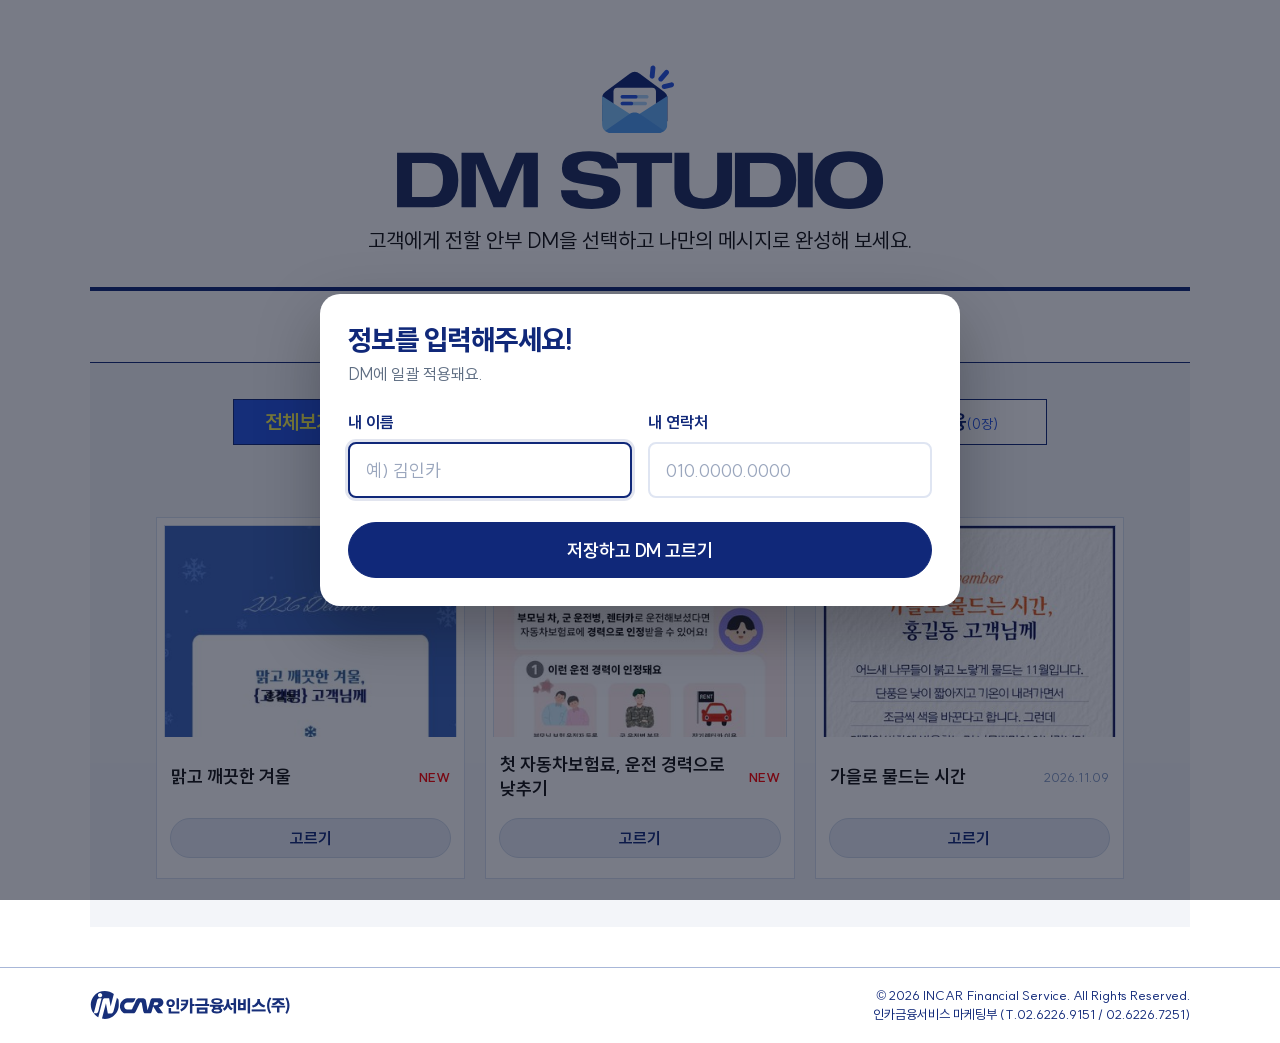
==== index.html @ 560e0b99 "관리자: 글자 위치 조정 단위 1px (Shift+↑↓ 10px), 크기 0.5 Co-Authored-By: Claude Opus 5.5 <noreply@anthropic.com>" ====
<!DOCTYPE html>
<html lang="ko">
<head>
<!-- Google Tag Manager -->
<script>(function(w,d,s,l,i){w[l]=w[l]||[];w[l].push({'gtm.start':
new Date().getTime(),event:'gtm.js'});var f=d.getElementsByTagName(s)[0],
j=d.createElement(s),dl=l!='dataLayer'?'&l='+l:'';j.async=true;j.src=
'https://www.googletagmanager.com/gtm.js?id='+i+dl;f.parentNode.insertBefore(j,f);
})(window,document,'script','dataLayer','GTM-NSV2ZG94');</script>
<!-- End Google Tag Manager -->
<meta charset="utf-8">
<meta name="viewport" content="width=device-width, initial-scale=1">
<title>고객 DM | 인카금융서비스</title>
<meta name="description" content="DM을 고르고 고객 이름만 넣으면, 고객에게 보낼 안부 DM이 완성돼요.">
<meta property="og:title" content="고객 DM | 인카금융서비스">
<meta property="og:description" content="DM을 고르고 고객 이름만 넣으면, 고객에게 보낼 안부 DM이 완성돼요.">
<link rel="preload" href="assets/fonts/SUIT-Bold.subset.woff2" as="font" type="font/woff2" crossorigin>
<link rel="stylesheet" href="assets/css/tokens.css?v=20261127d">
<link rel="stylesheet" href="assets/css/base.css?v=20261127d">
<link rel="stylesheet" href="assets/css/components.css?v=20261127d">
<link rel="stylesheet" href="assets/css/pages.css?v=20261127d">
<link rel="stylesheet" href="assets/css/cis-theme.css?v=20261127d">
<script type="module" src="assets/js/main.js?v=20261127d"></script>
</head>
<body>
<noscript><iframe src="https://www.googletagmanager.com/ns.html?id=GTM-NSV2ZG94" height="0" width="0" style="display:none;visibility:hidden"></iframe></noscript>
<header class="site-header">
  <div class="site-header__inner">
    <button type="button" class="brand" id="home-button" aria-label="고객 DM 처음 화면으로">
      <img src="assets/images/DM-Symbol.svg" alt="DM STUDIO">
    </button>
    <h1 class="site-header__title"><button type="button" id="home-title" aria-label="DM STUDIO 처음 화면으로"><img src="assets/images/DM-logo.svg" alt="DM STUDIO"></button></h1>
    <p class="site-header__description">고객에게 전할 안부 DM을 선택하고<br class="mobile-br"> 나만의 메시지로 완성해 보세요.</p>
  </div>
</header>
<main id="app" class="site-main"></main>
<footer class="site-footer">
  <div class="site-footer__inner">
    <img src="assets/images/footer-logo.svg" alt="인카금융서비스" width="200" height="30">
    <div class="site-footer__info">
      <p>© 2026 INCAR Financial Service. All Rights Reserved.</p>
      <p>인카금융서비스 마케팅부 (T.02.6226.9151 / 02.6226.7251)</p>
    </div>
  </div>
</footer>
<div id="layer"></div>
<div id="toast" class="toast" role="status" aria-live="polite" hidden></div>
</body>
</html>
---- assets/css/tokens.css ----
/* tokens.css — 브랜드 값은 여기서만 바꿉니다 (CIS STUDIO와 같은 톤앤매너) */
@font-face { font-family: "SUIT"; src: url("../fonts/SUIT-Regular.subset.woff2") format("woff2"); font-weight: 400 500; font-display: swap; }
@font-face { font-family: "SUIT"; src: url("../fonts/SUIT-Bold.subset.woff2") format("woff2"); font-weight: 600 700; font-display: swap; }
@font-face { font-family: "SUIT"; src: url("../fonts/SUIT-ExtraBold.subset.woff2") format("woff2"); font-weight: 800 900; font-display: swap; }
/* DM 글자용 (캔버스에 그릴 때 사용) */
@font-face { font-family: "buri"; src: url("../fonts/AritaBuriKR-Bold.subset.woff2") format("woff2"); font-display: swap; }
@font-face { font-family: "dotum"; src: url("../fonts/AritaDotumKR-Medium.subset.woff2") format("woff2"); font-display: swap; }

:root {
  /* 색 */
  --color-primary: #102879;        /* 남색: 누르는 것, 제목 */
  --color-primary-hover: #1c3a9e;
  --color-accent: #fff953;         /* 레몬: 꼭 봐야 할 곳에만 */
  --color-surface: #f2f6ff;        /* 연한 파랑 바탕 */
  --color-page: #fefeff;
  --color-white: #ffffff;
  --color-line: #a8b7d8;
  --color-line-soft: #dfe5f2;
  --color-text: #1d2440;
  --color-text-muted: #5e6d82;
  --color-placeholder: #9aa6bd;
  --color-disabled-bg: #e6e9f0;
  --color-disabled-text: #9aa3b5;
  --color-success: #157347;
  --color-success-bg: #e9f7ef;
  --color-success-line: #b7e3c8;
  --color-error: #c2410c;
  --color-new: #d9480f;
  --color-draft: #7c3aed;
  --color-mark: rgba(255, 214, 0, 0.45);
  --color-focus: #2463eb;
  --color-overlay: rgba(10, 16, 35, 0.55);

  /* 글꼴 */
  --font-sans: "SUIT", "Malgun Gothic", "Apple SD Gothic Neo", sans-serif;
  --text-xs: 13px;
  --text-sm: 15px;
  --text-md: 16px;
  --text-lg: 18px;
  --text-xl: 22px;
  --text-2xl: 28px;

  /* 간격 (8의 배수) */
  --space-1: 4px;
  --space-2: 8px;
  --space-3: 16px;
  --space-4: 24px;
  --space-5: 32px;
  --space-6: 40px;

  /* 모서리 */
  --radius-sm: 8px;
  --radius-md: 16px;
  --radius-lg: 24px;
  --radius-pill: 999px;

  /* 크기 */
  --control-sm: 40px;
  --control-md: 48px;
  --control-lg: 56px;
  --header-height: 64px;
  --content-width: 1100px;

  --shadow-card: 0 4px 18px rgba(16, 40, 121, 0.12);
  --shadow-modal: 0 24px 64px rgba(0, 0, 0, 0.28);
  --transition: 0.15s ease;
}

@media (max-width: 767px) {
  :root { --header-height: 56px; }
}
---- assets/css/base.css ----
/* base.css — 기본 글자 · 버튼 · 입력창 · 포커스 (모든 화면 공통) */
*, *::before, *::after { box-sizing: border-box; }
html, body { margin: 0; }
body {
  min-width: 320px;
  background: var(--color-page);
  color: var(--color-text);
  font-family: var(--font-sans);
  font-size: var(--text-md);
  line-height: 1.5;
  word-break: keep-all;
  -webkit-font-smoothing: antialiased;
}
body.is-locked { overflow: hidden; }
h1, h2, h3, p { margin: 0; }
h1, h2, h3 { color: var(--color-primary); line-height: 1.3; letter-spacing: -0.02em; }
button, input { font: inherit; color: inherit; }
button { cursor: pointer; }
img { max-width: 100%; }
body { caret-color: transparent; }
input, textarea, [contenteditable="true"] { caret-color: auto; }
[hidden] { display: none !important; }
:focus-visible { outline: 3px solid var(--color-focus); outline-offset: 2px; }

/* ----- 버튼: 모든 버튼이 같은 상태 규칙을 씁니다 ----- */
.btn {
  display: inline-flex; align-items: center; justify-content: center; gap: var(--space-2);
  min-height: var(--control-md); padding: 0 var(--space-4);
  border: 1.5px solid var(--color-primary); border-radius: var(--radius-pill);
  background: var(--color-white); color: var(--color-primary);
  font-size: var(--text-md); font-weight: 700; text-decoration: none;
  transition: background var(--transition), color var(--transition), transform var(--transition);
}
.btn:hover { background: var(--color-primary); color: var(--color-white); }
.btn:active { transform: scale(0.98); }
.btn:disabled, .btn[aria-disabled="true"] {
  border-color: var(--color-disabled-bg); background: var(--color-disabled-bg); color: var(--color-disabled-text);
  cursor: not-allowed; transform: none;
}
.btn[aria-busy="true"] { cursor: progress; background: var(--color-surface); color: var(--color-primary); border-color: var(--color-primary); }

.btn--primary { background: var(--color-primary); color: var(--color-white); }
.btn--primary:hover { background: var(--color-primary-hover); border-color: var(--color-primary-hover); }
.btn--outline { background: var(--color-white); }
.btn--dashed { border-style: dashed; border-width: 2px; border-radius: var(--radius-md); font-weight: 800; }
.btn--sm { min-height: var(--control-sm); padding: 0 var(--space-3); font-size: 14px; }
.btn--lg { min-height: var(--control-lg); font-size: var(--text-lg); }
.btn--block { width: 100%; }

.link {
  border: 0; background: none; padding: var(--space-1) 0;
  color: var(--color-primary); font-weight: 700; text-decoration: underline; text-underline-offset: 3px;
}
.link:hover { color: var(--color-primary-hover); }

.icon-btn {
  width: var(--control-md); height: var(--control-md); flex: none;
  display: inline-grid; place-items: center;
  border: 1px solid var(--color-line-soft); border-radius: 50%;
  background: var(--color-white); color: var(--color-text-muted); font-size: 18px;
  transition: background var(--transition), color var(--transition);
}
.icon-btn:hover { background: var(--color-surface); color: var(--color-primary); }

/* ----- 입력창 ----- */
.input {
  width: 100%; height: var(--control-lg); padding: 0 var(--space-3);
  border: 2px solid var(--color-line-soft); border-radius: var(--radius-md);
  background: var(--color-white); color: var(--color-text); font-size: var(--text-lg);
  transition: border-color var(--transition), box-shadow var(--transition);
}
.input::placeholder { color: var(--color-placeholder); }
.input:focus { outline: none; border-color: var(--color-primary); box-shadow: 0 0 0 3px rgba(16, 40, 121, 0.12); }
.input.is-invalid { border-color: var(--color-error); }
.field { display: flex; flex-direction: column; gap: var(--space-2); }
.field label { font-weight: 700; color: var(--color-primary); }
.field__hint { font-size: 14px; color: var(--color-text-muted); }
.field__error { color: var(--color-error); font-size: 14px; font-weight: 700; }

@media (prefers-reduced-motion: reduce) {
  *, *::before, *::after { transition: none !important; animation: none !important; }
}
---- assets/css/components.css ----
/* components.css — 여러 화면이 함께 쓰는 부품 */

/* ----- 상단 ----- */
.site-header { position: sticky; top: 0; z-index: 20; background: var(--color-white); border-bottom: 1px solid var(--color-line-soft); }
.site-header__inner { max-width: var(--content-width); height: var(--header-height); margin: 0 auto; padding: 0 var(--space-3); display: flex; align-items: center; justify-content: space-between; gap: var(--space-3); }
.brand { display: flex; align-items: center; gap: var(--space-2); padding: 0; border: 0; background: none; }
.brand img { height: 32px; width: auto; }
.brand__word { color: var(--color-primary); font-size: 24px; font-weight: 900; letter-spacing: -0.04em; line-height: 1; }
.profile-button { display: flex; align-items: center; gap: var(--space-2); height: var(--control-md); padding: 0 var(--space-3) 0 var(--space-2); border: 1px solid var(--color-line); border-radius: var(--radius-pill); background: var(--color-white); color: var(--color-primary); font-weight: 700; transition: background var(--transition); }
.profile-button:hover { background: var(--color-surface); }
.profile-button__avatar { width: 32px; height: 32px; display: grid; place-items: center; border-radius: 50%; background: var(--color-primary); color: var(--color-accent); font-size: 14px; }

.site-main { max-width: var(--content-width); margin: 0 auto; padding: var(--space-4) var(--space-3) var(--space-6); }

/* ----- 하단 ----- */
.site-footer { border-top: 1px solid var(--color-line-soft); background: var(--color-white); color: var(--color-primary); font-size: var(--text-xs); }
.site-footer__inner { max-width: var(--content-width); margin: 0 auto; padding: var(--space-3); display: flex; align-items: center; justify-content: space-between; gap: var(--space-3); }
.site-footer__inner img { width: 200px; height: 30px; }
.site-footer__info { text-align: right; }

/* ----- 제목 강조 (CIS STUDIO의 레몬 밑줄) ----- */
.page-title { font-size: var(--text-2xl); font-weight: 800; }
.highlight { padding: 0 2px; background: linear-gradient(transparent 58%, var(--color-accent) 58%); }
.pill { padding: var(--space-1) 12px; border-radius: var(--radius-pill); background: var(--color-accent); color: var(--color-primary); font-size: var(--text-xs); font-weight: 800; }
.count { color: var(--color-primary); font-size: 14px; }
.mark-chip { padding: 0 var(--space-1); border-radius: 4px; background: var(--color-mark); color: var(--color-text); }

/* ----- 탭 ----- */
.tabs { display: flex; gap: var(--space-2); overflow-x: auto; scrollbar-width: none; }
.tabs::-webkit-scrollbar { display: none; }
.tab { flex: none; height: var(--control-md); padding: 0 20px; border: 1.5px solid var(--color-line); border-radius: var(--radius-pill); background: var(--color-white); color: var(--color-primary); font-size: var(--text-md); font-weight: 700; transition: background-color .25s ease, border-color var(--transition); }
.tab:hover { border-color: var(--color-primary); }
.tab span { margin-left: 2px; opacity: 0.55; font-weight: 500; }
.tab[aria-selected="true"] { border-color: var(--color-primary); background: var(--color-primary); color: var(--color-white); }
.tab[aria-selected="true"] span { opacity: 1; color: var(--color-accent); }

/* ----- 검색 ----- */

/* ----- DM 카드 (목록) ----- */
.dm-card { min-width: 0; display: flex; flex-direction: column; overflow: hidden; border: 1px solid var(--color-line-soft); border-radius: var(--radius-lg); background: var(--color-white); transition: border-color var(--transition), box-shadow var(--transition); }
.dm-card:hover { border-color: var(--color-line); box-shadow: var(--shadow-card); }
.dm-card__thumb { display: block; height: 300px; padding: var(--space-2) var(--space-2) 0; overflow: hidden; border: 0; background: var(--color-surface); }
.dm-card__thumb img { display: block; width: 100%; height: auto; border-radius: 6px 6px 0 0; box-shadow: var(--shadow-card); }
.dm-card__meta { flex: 1; display: flex; flex-direction: column; gap: var(--space-1); padding: var(--space-3) var(--space-3) var(--space-2); }
.dm-card__meta small { color: var(--color-text-muted); font-size: var(--text-xs); }
.dm-card__meta strong { color: var(--color-primary); font-size: 17px; line-height: 1.35; }
.dm-card__go { margin: 0 var(--space-3) var(--space-3); }
.dm-card--soon { min-height: 200px; align-items: center; justify-content: center; gap: var(--space-1); padding: var(--space-3); border: 2px dashed var(--color-line); background: transparent; text-align: center; }
.dm-card--soon strong { color: var(--color-primary); }
.dm-card--soon span { color: var(--color-text-muted); font-size: 14px; }
.badge--new { color: var(--color-new); }
.badge--draft { color: var(--color-draft); }

/* ----- DM 줄 (저장 후 추천) ----- */
.dm-row { display: flex; align-items: center; gap: var(--space-3); padding: var(--space-2) var(--space-3) var(--space-2) var(--space-2); border: 1px solid var(--color-line-soft); border-radius: var(--radius-md); }
.dm-row__thumb { width: 48px; height: 64px; flex: none; overflow: hidden; border-radius: var(--radius-sm); background: var(--color-surface); }
.dm-row__thumb img { display: block; width: 100%; }
.dm-row__meta { flex: 1; min-width: 0; display: flex; flex-direction: column; }
.dm-row__meta small { color: var(--color-text-muted); font-size: var(--text-xs); }
.dm-row__meta strong { color: var(--color-primary); }
.dm-row--soon { justify-content: center; min-height: var(--control-lg); border: 2px dashed var(--color-line); }
.dm-row--soon strong { color: var(--color-primary); font-size: var(--text-sm); }
.dm-row--soon span { color: var(--color-text-muted); font-size: 14px; }

/* ----- 안내 줄 ----- */
.notice { display: flex; align-items: center; justify-content: space-between; gap: var(--space-2); padding: var(--space-2) var(--space-2) var(--space-2) var(--space-3); border-radius: var(--radius-md); font-weight: 700; }
.notice--done { border: 1px solid var(--color-success-line); background: var(--color-success-bg); color: var(--color-success); font-weight: 800; }
.notice--draft { padding: var(--space-3); background: #f4efff; color: #4c1d95; }

/* ----- 빈 화면 ----- */
.empty { grid-column: 1 / -1; display: flex; flex-direction: column; gap: var(--space-2); padding: 48px var(--space-3); border-radius: var(--radius-lg); background: var(--color-surface); color: var(--color-text-muted); text-align: center; }
.empty strong { color: var(--color-primary); font-size: var(--text-lg); }

/* ----- 창 (모달) ----- */
.modal { position: fixed; inset: 0; z-index: 50; display: flex; align-items: center; justify-content: center; padding: var(--space-3); background: var(--color-overlay); }
.modal__box { width: min(640px, 100%); max-height: calc(100vh - 32px); overflow-y: auto; display: flex; flex-direction: column; gap: var(--space-4); padding: 28px; border-radius: 20px; background: var(--color-white); box-shadow: var(--shadow-modal); }
.modal__box > form { display: flex; flex-direction: column; gap: var(--space-4); }
.modal__top { display: flex; align-items: center; justify-content: space-between; gap: 8px; }
.modal__top .icon-btn { border: 0; background: transparent; color: var(--color-primary); }
.modal__title { font-size: var(--text-2xl); font-weight: 800; }
.modal__title--sm { font-size: 24px; }
.modal__sub { margin-top: 4px; color: var(--color-text-muted); }
.form-grid { display: grid; grid-template-columns: 1fr 1fr; gap: var(--space-3); }

/* 디자인 바꾸기 선택지 */
.choice { margin: 0; padding: 0; border: 0; display: flex; flex-direction: column; gap: var(--space-2); }
.choice legend { margin-bottom: var(--space-2); padding: 0; color: var(--color-primary); font-weight: 700; }
.choice__row { display: flex; gap: var(--space-2); }
.choice__grid { display: grid; grid-template-columns: repeat(4, minmax(0, 1fr)); gap: var(--space-2); }
.option { flex: 1; position: relative; }
.option input { position: absolute; opacity: 0; inset: 0; margin: 0; cursor: pointer; }
.option span { height: var(--control-lg); display: flex; align-items: center; justify-content: center; gap: var(--space-2); border: 2px solid var(--color-line-soft); border-radius: var(--radius-md); background: var(--color-white); color: var(--color-primary); font-weight: 700; transition: border-color var(--transition); }
.option--logo span { height: auto; flex-direction: column; padding: var(--space-2); font-size: var(--text-xs); }
.option--logo img { max-height: 40px; }
.option:hover span { border-color: var(--color-line); }
.option input:checked + span { border-color: var(--color-primary); background: var(--color-surface); box-shadow: inset 0 0 0 1px var(--color-primary); }
.option input:focus-visible + span { outline: 3px solid var(--color-focus); outline-offset: 2px; }

/* ----- 알림 ----- */
.toast { position: fixed; top: calc(var(--header-height) + var(--space-3)); left: 50%; z-index: 60; transform: translateX(-50%); max-width: calc(100% - 32px); padding: 12px var(--space-4); border-radius: var(--radius-pill); background: var(--color-primary); color: var(--color-white); font-weight: 700; text-align: center; box-shadow: 0 8px 24px rgba(0, 0, 0, 0.2); }

@media (max-width: 767px) {
  .brand img { height: 26px; }
  .brand__word { font-size: 20px; }
  .profile-button { height: var(--control-sm); padding: 0 12px 0 var(--space-1); font-size: 14px; }
  .profile-button__avatar { width: 28px; height: 28px; }
  .site-main { padding: var(--space-3) var(--space-3) var(--space-5); }
  .site-footer__inner { flex-direction: column; text-align: center; }
  .site-footer__info { text-align: center; }
  .page-title { font-size: var(--text-xl); }
    .tab { height: var(--control-sm); padding: 0 var(--space-3); font-size: var(--text-sm); }
  .dm-card { border-radius: var(--radius-md); }
  .dm-card__thumb { height: 320px; }
  .dm-card__meta { padding: var(--space-2) var(--space-2) var(--space-1); }
  .dm-card__meta strong { font-size: var(--text-sm); }
  .dm-card__go { margin: 0 var(--space-2) var(--space-2); min-height: 44px; }
  .dm-card--soon { min-height: 96px; }
  .dm-row { flex-wrap: wrap; }
  .dm-row .btn { width: 100%; }
  .modal__box { padding: var(--space-4); gap: var(--space-3); }
  .modal__title { font-size: var(--text-xl); }
  .form-grid { grid-template-columns: 1fr; }
  .toast { top: auto; bottom: 128px; }
  .choice__grid { grid-template-columns: repeat(2, minmax(0, 1fr)); }
}
---- assets/css/pages.css ----
/* pages.css — 화면별 배치: DM 고르기(.gallery) · DM 만들기(.editor) */

/* ===== DM 고르기 ===== */
.gallery { display: flex; flex-direction: column; gap: var(--space-4); }
.gallery__head { display: flex; align-items: center; justify-content: space-between; gap: var(--space-3); flex-wrap: wrap; }
.gallery__grid { display: grid; grid-template-columns: repeat(5, minmax(0, 1fr)); gap: var(--space-3); }

/* ===== DM 만들기 ===== */
body.is-editor .site-main { padding-top: var(--space-3); padding-bottom: var(--space-3); }
.editor { display: grid; grid-template-columns: auto minmax(0, 1fr); gap: var(--space-4); height: calc(100vh - var(--header-height) - 32px); min-height: 600px; }

.preview { display: flex; flex-direction: column; align-items: center; gap: var(--space-2); min-height: 0; padding: var(--space-3); border: 1px solid var(--color-line-soft); border-radius: var(--radius-lg); background: var(--color-white); }
.preview__nav { display: flex; align-items: center; gap: var(--space-2); min-height: var(--control-md); color: var(--color-primary); white-space: nowrap; }
.preview__nav em { margin-left: 2px; color: var(--color-text-muted); font-style: normal; }
.preview__nav .icon-btn { color: var(--color-primary); font-size: 22px; }
/* 미리보기 폭: 화면 높이에 맞춰 DM 전체가 보이게 (800×1680 비율) */
.preview__frame { flex: 1; min-height: 0; width: clamp(220px, calc((100vh - var(--header-height) - 32px - 140px) * 0.476), 400px); }
.preview__canvas { display: block; width: 100%; height: auto; border-radius: 6px; box-shadow: var(--shadow-card); background: var(--color-surface); }
.preview__note { color: var(--color-text-muted); font-size: var(--text-xs); text-align: center; }

.panel { display: flex; flex-direction: column; gap: var(--space-3); min-width: 0; min-height: 0; overflow-y: auto; padding: var(--space-3) var(--space-4) 0; border: 1px solid var(--color-line-soft); border-radius: var(--radius-lg); background: var(--color-white); }
.panel__top { display: flex; align-items: center; gap: var(--space-3); }
.panel__title { min-width: 0; font-size: var(--text-xl); font-weight: 800; }
.panel__design { margin-left: auto; font-size: 14px; white-space: nowrap; }
.panel__body { display: flex; flex-direction: column; gap: var(--space-3); flex: 1; min-height: 0; }
.back { padding: var(--space-2) 0; border: 0; background: none; color: var(--color-primary); font-size: var(--text-sm); font-weight: 700; white-space: nowrap; }
.back:hover { text-decoration: underline; }

.sender { display: flex; align-items: center; gap: var(--space-2); padding: var(--space-2) var(--space-2) var(--space-2) var(--space-3); border-radius: var(--radius-md); background: var(--color-surface); color: var(--color-text-muted); font-size: var(--text-sm); }
.sender__info { flex: 1; min-width: 0; display: flex; align-items: baseline; flex-wrap: wrap; gap: 4px 8px; }
.sender__label { font-size: 13px; font-weight: 700; }
.sender__identity { color: var(--color-primary); font-weight: 700; }

.customers { display: flex; flex-direction: column; gap: var(--space-2); flex: 1; min-height: 0; }
.customers__head { display: flex; align-items: baseline; flex-wrap: wrap; gap: var(--space-2); }
.customers__head strong { color: var(--color-primary); font-size: var(--text-lg); }
.customers__tip { color: var(--color-text-muted); font-size: var(--text-xs); }
.customers__list { display: flex; flex-direction: column; gap: var(--space-2); min-height: 0; margin: 0; padding: 2px; overflow-y: auto; list-style: none; }
.customer { display: flex; align-items: center; gap: var(--space-2); }
.customer__no { width: 24px; flex: none; color: var(--color-text-muted); font-size: 14px; font-weight: 700; text-align: right; }
.customer__input { height: var(--control-md); font-size: 17px; }
.customer.is-selected .customer__input { border-color: #aabddd; background: #fff; }
.customers__actions { display: flex; gap: var(--space-2); padding-left: 32px; }
.customers__actions .btn--dashed { flex: 1; }

.save { margin: auto calc(var(--space-4) * -1) 0; padding: var(--space-3) var(--space-4); display: flex; flex-direction: column; gap: var(--space-2); border-top: 1px solid var(--color-line-soft); border-radius: 0 0 var(--radius-lg) var(--radius-lg); background: var(--color-white); }
.save__head { display: flex; align-items: baseline; gap: var(--space-2); }
.save__head strong { color: var(--color-primary); font-size: var(--text-lg); }
.save__sub { color: var(--color-text-muted); font-size: 14px; }
.save__buttons { display: grid; grid-template-columns: repeat(2, minmax(0, 1fr)); gap: var(--space-2); }
.btn--save { height: 72px; flex-direction: column; gap: 2px; border-width: 2px; background: var(--color-surface); }
.btn--save strong { font-size: 22px; font-weight: 700; }
.btn--save > span { color: var(--color-text-muted); font-size: var(--text-xs); font-weight: 500; }
.btn--save:hover > span { color: #cfd8f2; }

.reco { display: flex; flex-direction: column; gap: var(--space-2); background: var(--color-white); border: 1px solid #d5dff0; border-bottom: 0; padding: 24px 24px 12px; }
.notice--done .link { color: var(--dm-blue); text-decoration: none; white-space: nowrap; transition: color .25s ease; }
.notice--done .link:hover { color: var(--color-primary); }
.customer .icon-btn { border: 0; background: transparent; color: var(--color-primary); }
.customer .icon-btn:hover { background: transparent; color: var(--dm-blue); }
.reco__title { font-size: var(--text-lg); }
.reco__sub { color: var(--color-text-muted); font-size: 14px; }
.reco__sub b { color: var(--color-primary); }
.reco__list { display: flex; flex-direction: column; gap: var(--space-2); }

/* ===== 태블릿 ===== */
@media (max-width: 1100px) {
  .gallery__grid { grid-template-columns: repeat(4, minmax(0, 1fr)); }
}

/* ===== 휴대폰 ===== */
@media (max-width: 767px) {
  .gallery { gap: var(--space-3); }
  /* 스크롤해도 테마 탭은 상단(머리글 바로 아래)에 붙어 있게 */
  .tabs { position: sticky; top: var(--header-height); z-index: 10; margin: 0 calc(var(--space-3) * -1); padding: var(--space-2) var(--space-3); background: var(--color-page); box-shadow: 0 6px 8px -8px rgba(16, 40, 121, 0.25); }
  .gallery__grid { grid-template-columns: 1fr; gap: var(--space-3); }

  body.is-editor .site-main { padding: var(--space-3) var(--space-3) 120px; }
  body.is-editor .site-footer { display: none; }
  .editor { display: flex; flex-direction: column; gap: var(--space-2); height: auto; min-height: 0; }
  .panel { display: contents; }
  .panel__top { order: 1; gap: var(--space-2); }
  .panel__title { font-size: var(--text-lg); }
  .panel__body { order: 2; }
  .preview { order: 3; padding: var(--space-2) var(--space-3) var(--space-3); border-radius: var(--radius-md); }
  .preview__frame { width: 200px; flex: none; }
  .editor.is-done .preview { display: none; }
  .sender { font-size: 14px; }
  .customers { flex: none; padding: var(--space-3); border: 1px solid var(--color-line-soft); border-radius: var(--radius-md); background: var(--color-white); }
  .customers__list { overflow: visible; }
  .customer__input { font-size: var(--text-md); }
  .save { position: fixed; inset: auto 0 0; z-index: 30; margin: 0; padding: var(--space-2) var(--space-3) var(--space-3); border-radius: 0; box-shadow: 0 -6px 20px rgba(20, 30, 60, 0.08); }
  .save__head { justify-content: center; }
  .save__head strong { color: var(--color-text-muted); font-size: 14px; }
  .btn--save { height: 64px; }
  .btn--save strong { font-size: 18px; }
}

/* 시안 문구가 PC·폰에서 다른 곳 */
.m-only { display: none; }
.save__n { font-style: normal; }
@media (max-width: 767px) {
  .pc-only { display: none; }
  .m-only { display: inline; }
}
---- assets/css/cis-theme.css ----
/* DM STUDIO — CIS 공통 브랜드 및 화면 시안 */
:root { --content-width:1100px; --radius-sm:0px; --radius-md:0px; --radius-lg:0px; --shadow-card:none; --color-text:#102879; --dm-blue:#2554e3; --dm-bg:#f3f5f9; }
body {background:#fff;}
.site-header {position:static;border:0;background:#fff;}
.site-header__inner {height:auto;margin:64px auto 0;padding:0 20px;display:flex;flex-direction:column;gap:0;text-align:center;}
.brand {display:block;margin:0 auto 18px;}
.brand img {display:block;width:76px;height:auto;}
.site-header__title {width:min(486px,85%);line-height:1;margin:0 auto 16px;}
.site-header__title button {display:block;width:100%;padding:0;border:0;background:none;cursor:pointer;}
.site-header__title img {display:block;width:100%;height:auto;}
.site-header__description {color:#111;font-size:21px;line-height:1.5;}
.mobile-br {display:none;}
.site-main,body.is-editor .site-main {max-width:var(--content-width);padding:30px 0 0;}
.gallery {gap:0;background:var(--dm-bg);}
.gallery__head,.panel__top {position:relative;display:flex;justify-content:center;align-items:center;min-height:76px;padding:16px 20px;border-top:4px solid var(--color-primary);border-bottom:1px solid var(--color-primary);background:#fff;}
.page-title,.panel__title {font-size:28px;font-weight:800;text-align:center;letter-spacing:-.035em;}
.tabs {position:static;display:flex;gap:0;justify-content:center;width:74%;margin:36px auto 0;padding:0;box-shadow:none;background:none;}
.tab {flex:1;min-width:0;height:46px;padding:0 6px;border:1px solid var(--color-primary);border-radius:0;font-size:20px;white-space:nowrap;}
.tab + .tab {border-left:0;}
.tab span {margin:0;color:var(--dm-blue);opacity:1;font-size:14px;}
.tab:not([aria-selected="true"]):hover {background:#e7edf8;color:var(--color-primary);}
.tab[aria-selected="true"] {background:var(--dm-blue);color:var(--color-accent);}
.tab[aria-selected="true"] span {color:var(--color-accent);}
.gallery__grid {grid-template-columns:repeat(3,minmax(0,1fr));gap:20px;padding:72px 6% 48px;}
.dm-card {border:1px solid #d5dff0;border-radius:0;box-shadow:none;}
.dm-card:hover {border-color:var(--dm-blue);}
.dm-card__thumb {height:auto;aspect-ratio:1.4; padding:7px 7px 0;background:#fff;}
.dm-card__thumb img {border:1px solid #d5dff0;border-radius:0;box-shadow:none;}
.dm-card__meta {flex-direction:row;align-items:center;justify-content:space-between;gap:8px;padding:16px 14px;}
.dm-card__meta strong {color:#111;font-size:18px;}
.dm-card__meta small {color:#829bc5;white-space:nowrap;}
.badge--new {color:#f00;background:none;}
.dm-card__go {margin:0 13px 20px;min-height:40px;}
.btn--select {border:1px solid #cdd8ea;border-radius:999px;background:#e7edf8;color:var(--color-primary);transition:background-color .25s ease,color .25s ease,border-color .25s ease;}
.btn--select:hover {border-color:var(--color-primary);background:var(--color-primary);color:var(--color-accent);}
.btn--primary,.btn--save {border-radius:999px;background:var(--color-primary);color:#fff;}
.btn--primary:hover {background:var(--color-primary);color:var(--color-accent);border-color:var(--color-primary);}
.btn--save:not(:disabled):hover {background:var(--color-primary);color:var(--color-accent);border-color:var(--color-primary);}
.btn--home {min-height:56px;border:0;border-radius:999px;background:var(--color-primary);color:#fff;font-size:22px;transition:background-color .25s ease,color .25s ease;}
.btn--home:hover {background:var(--color-primary);color:var(--color-accent);}
.btn--home span {color:var(--color-accent);}
.editor {display:grid;grid-template-columns:minmax(0,1fr) minmax(0,2fr);gap:26px;height:auto;min-height:0;background:var(--dm-bg);padding:0 27px 20px;align-items:start;}
.panel__top {grid-column:1/-1;margin:0 -27px;}
.back {position:absolute;left:27px;font-size:18px;}
.panel__title {max-width:65%;}
.preview {padding:8px;gap:6px;background:#fff;border:1px solid #d5dff0;}
.preview__nav {min-height:0;}
.preview__nav:not(:has(button)) {display:none;}
.preview__frame {width:100%;flex:none;}
.preview__canvas {border:1px solid #d5dff0;border-radius:0;box-shadow:none;}
.panel {display:flex;gap:0;padding:0;border:0;background:transparent;overflow:visible;}
.panel__body {gap:12px;flex:none;}
.sender {padding:8px 14px;background:#e7ecf7;border:1px solid #d5dff0;font-size:17px;}
.btn--text {background:transparent;border:0;color:var(--dm-blue);font-weight:700;white-space:nowrap;transition:color .25s ease;}
.btn--text:hover {background:transparent;color:var(--color-primary);}
.sender .btn--text {font-size:16px;}
.dm-row .btn--text {font-size:17px;}
.notice--done {justify-content:center;text-align:center;border-color:#b9d3f5;background:#e5f0ff;color:var(--color-primary);}
.customers {background:#fff;border:1px solid #d5dff0;border-bottom:0;padding:26px 22px 12px;gap:12px;}
.customers__list {max-height:320px;overflow-y:auto;}
.customers .field__error {text-align:center;margin:0;}
.customer__no {color:var(--color-primary);}
.customer__input {height:50px;border-radius:0;min-width:0;background:#fff;border-color:#d8e1f0;}
.customer__input:focus {border-color:#aabddd;box-shadow:0 0 0 2px #e7edf8;}
.customer__input.is-invalid {border-color:var(--color-error);}
.customers__actions .btn {border-width:1px;border-radius:0;min-height:50px;}
.customers__actions .btn:hover {background:#fff;color:var(--dm-blue);}
.editor.is-done .reco {border-bottom:1px solid #d5dff0;padding-bottom:24px;gap:16px;}
.editor.is-done .save {display:none;}
.modal__box .input {border-radius:8px;}
.save {position:static;margin:0;padding:20px 24px 28px;border:1px solid #d5dff0;border-top:0;box-shadow:none;gap:12px;}
.save[hidden] {display:none;}
.save__buttons {grid-template-columns:minmax(0,1fr);}
.btn--save {height:56px;border-width:1px;flex-direction:row;justify-content:center;gap:12px;transition:color .25s ease;}
.btn--save .download-icon {width:32px;height:auto;flex-shrink:0;color:var(--color-accent);}

.save__note {text-align:center;font-size:15px;margin-top:6px;}
.site-footer {margin-top:40px;padding:18px 20px;border-top:1px solid var(--color-line);}
.site-footer__inner {padding:0;gap:20px;}
@media(max-width:1140px){.site-main,body.is-editor .site-main {margin:0 20px;}}
@media(max-width:767px){
.site-header__inner {margin-top:36px;padding:0 16px;}.brand img {width:56px;}.site-header__description {font-size:16px;}.mobile-br {display:initial;}
.site-main,body.is-editor .site-main {margin:0 12px;padding-top:24px;}.gallery__head,.panel__top {min-height:60px;padding:12px;}.page-title,.panel__title {font-size:24px;line-height:1.35;width:100%;}
.tabs {width:94%;margin:20px auto 0;justify-content:flex-start;overflow-x:auto;scrollbar-width:none;overscroll-behavior-x:contain;}.tabs::-webkit-scrollbar {display:none;}.tab {flex:0 0 110px;min-width:110px;font-size:16px;height:44px;padding:0 6px;}.tab span {font-size:12px;}
.gallery__grid {grid-template-columns:minmax(0,1fr);gap:14px;padding:24px 12px;}.dm-card__meta {flex-wrap:wrap;padding:10px;gap:4px;}.dm-card__meta strong {font-size:15px;}.dm-card__go {margin:0 8px 12px;}
.editor {display:flex;flex-direction:column;gap:14px;padding:0 12px 16px;}.panel__top {order:0;width:calc(100% + 24px);margin:0 -12px;flex-direction:column;align-items:stretch;gap:8px;padding:12px 0;}.back {display:none;}.panel__title {width:100%;max-width:none;font-size:24px;line-height:1.35;overflow-wrap:anywhere;}.panel {display:contents;}.panel__body {display:contents;}.sender {order:1;width:100%;}.preview {order:2;width:100%;}.customers {order:3;width:100%;}.notice,.reco {order:1;width:100%;}.reco {order:2;}.preview__frame {width:min(100%,300px);}.save {order:4;width:100%;padding:16px;}.sender {font-size:17px;}.sender__identity {font-size:17px;}.sender .btn--text {height:auto;min-height:32px;padding:5px 12px;font-size:14px;}.customer {position:relative;gap:0;}.customer__no {display:none;}.customers__list {padding:0;gap:8px;}.customer__input {width:100%;height:42px;padding:8px 44px 8px 14px;font-size:16px;}.customer .icon-btn {position:absolute;right:2px;top:0;width:40px;height:42px;min-height:0;padding:0;}.customer .icon-btn[hidden] {display:none;}.btn--home {font-size:18px;}.customers__actions {padding-left:0;width:100%;}.customers__actions .btn {width:100%;height:42px;min-height:42px;padding:8px 12px;font-size:16px;}.customers {gap:8px;padding:18px 12px;border-bottom:1px solid #d5dff0;}.save {border-top:1px solid #d5dff0;}.editor.is-done {gap:12px;}.editor.is-done .save {border-top:0;}.reco {padding:16px 12px 8px;}.dm-row {display:grid;grid-template-columns:60px minmax(0,1fr);gap:0 12px;padding:0;overflow:hidden;}.dm-row__thumb {width:48px;height:64px;margin:10px 0 10px 10px;}.dm-row__meta {padding:10px 10px 10px 0;}.dm-row__meta strong {font-size:18px;font-weight:700;}.dm-row__meta small {font-size:13px;}.dm-row .btn--text {grid-column:1/-1;width:100%;border-top:1px solid #d4deef;border-radius:0;background:#f2f5fa;padding:10px;min-height:0;height:auto;font-size:17px;transition:background-color .25s ease;}.dm-row .btn--text:hover {background:#e7edf8;color:var(--dm-blue);}.site-footer__inner {flex-direction:column;}.site-footer__info {text-align:center;}body.is-editor .site-footer {display:block;}
}
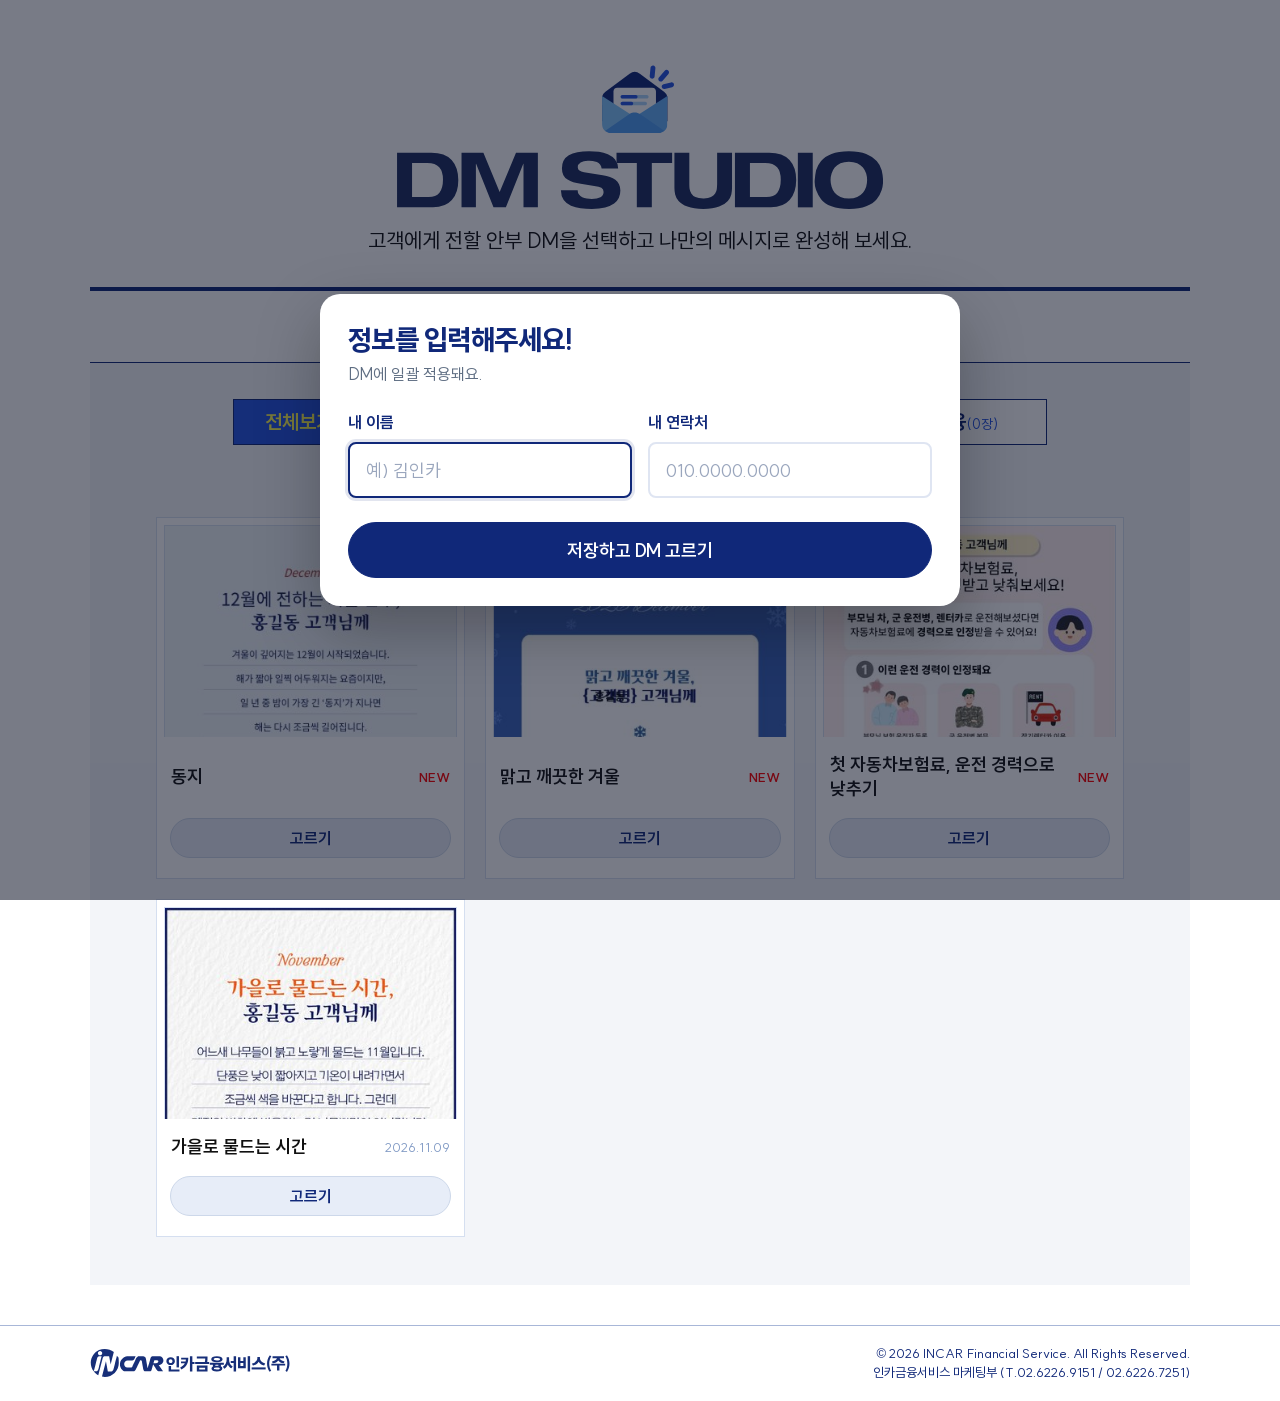
==== commit 57de4e5a: "관리자: 배경 그림 칸 설명 문구 정리 Co-Authored-By: Claude Opus 5.5 <noreply@anthropic.com> Claude-Session: https:" ====
--- a/index.html
+++ b/index.html
@@ -15,12 +15,12 @@
 <meta property="og:title" content="고객 DM | 인카금융서비스">
 <meta property="og:description" content="DM을 고르고 고객 이름만 넣으면, 고객에게 보낼 안부 DM이 완성돼요.">
 <link rel="preload" href="assets/fonts/SUIT-Bold.subset.woff2" as="font" type="font/woff2" crossorigin>
-<link rel="stylesheet" href="assets/css/tokens.css?v=20261127d">
-<link rel="stylesheet" href="assets/css/base.css?v=20261127d">
-<link rel="stylesheet" href="assets/css/components.css?v=20261127d">
-<link rel="stylesheet" href="assets/css/pages.css?v=20261127d">
-<link rel="stylesheet" href="assets/css/cis-theme.css?v=20261127d">
-<script type="module" src="assets/js/main.js?v=20261127d"></script>
+<link rel="stylesheet" href="assets/css/tokens.css?v=20261127g">
+<link rel="stylesheet" href="assets/css/base.css?v=20261127g">
+<link rel="stylesheet" href="assets/css/components.css?v=20261127g">
+<link rel="stylesheet" href="assets/css/pages.css?v=20261127g">
+<link rel="stylesheet" href="assets/css/cis-theme.css?v=20261127g">
+<script type="module" src="assets/js/main.js?v=20261127g"></script>
 </head>
 <body>
 <noscript><iframe src="https://www.googletagmanager.com/ns.html?id=GTM-NSV2ZG94" height="0" width="0" style="display:none;visibility:hidden"></iframe></noscript>
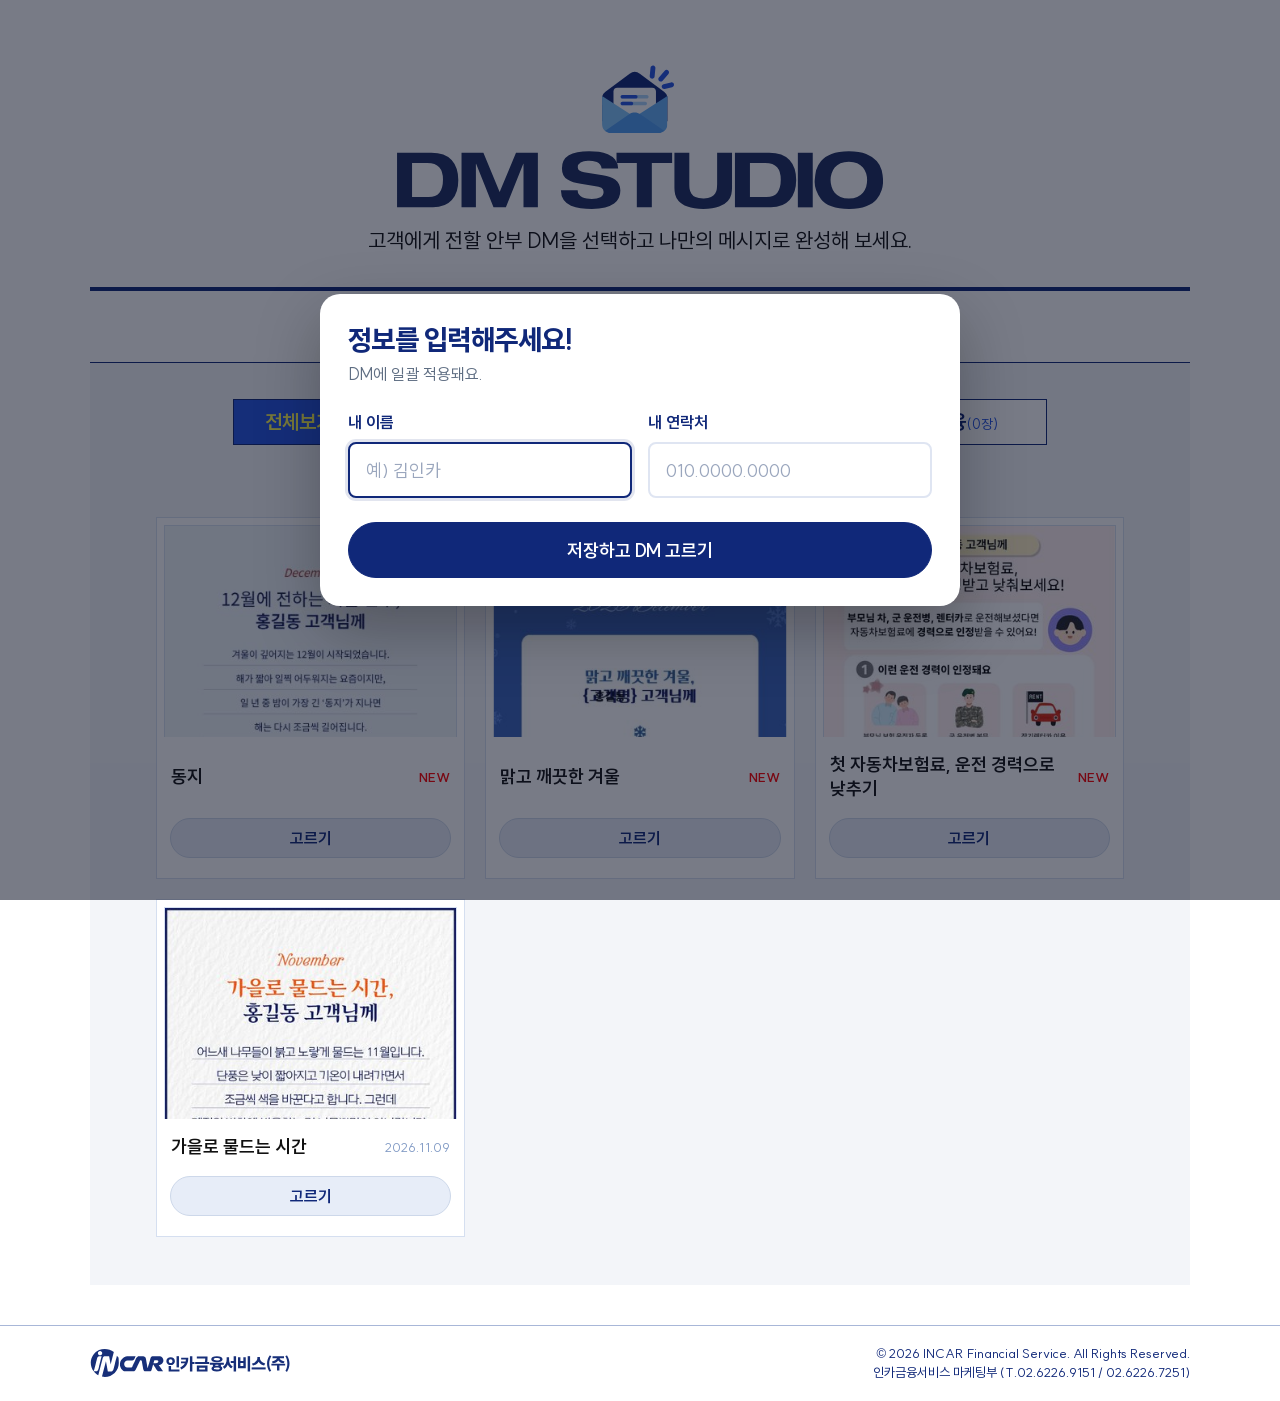
==== commit 53b12dd8: "관리자: 이름 자리 글꼴을 SUIT·아리따 부리·아리따 돋움 3개로 고정 Co-Authored-By: Claude Opus 5.5 <noreply@anthropic.com> Cla" ====
--- a/index.html
+++ b/index.html
@@ -15,12 +15,12 @@
 <meta property="og:title" content="고객 DM | 인카금융서비스">
 <meta property="og:description" content="DM을 고르고 고객 이름만 넣으면, 고객에게 보낼 안부 DM이 완성돼요.">
 <link rel="preload" href="assets/fonts/SUIT-Bold.subset.woff2" as="font" type="font/woff2" crossorigin>
-<link rel="stylesheet" href="assets/css/tokens.css?v=20261127g">
-<link rel="stylesheet" href="assets/css/base.css?v=20261127g">
-<link rel="stylesheet" href="assets/css/components.css?v=20261127g">
-<link rel="stylesheet" href="assets/css/pages.css?v=20261127g">
-<link rel="stylesheet" href="assets/css/cis-theme.css?v=20261127g">
-<script type="module" src="assets/js/main.js?v=20261127g"></script>
+<link rel="stylesheet" href="assets/css/tokens.css?v=20261127h">
+<link rel="stylesheet" href="assets/css/base.css?v=20261127h">
+<link rel="stylesheet" href="assets/css/components.css?v=20261127h">
+<link rel="stylesheet" href="assets/css/pages.css?v=20261127h">
+<link rel="stylesheet" href="assets/css/cis-theme.css?v=20261127h">
+<script type="module" src="assets/js/main.js?v=20261127h"></script>
 </head>
 <body>
 <noscript><iframe src="https://www.googletagmanager.com/ns.html?id=GTM-NSV2ZG94" height="0" width="0" style="display:none;visibility:hidden"></iframe></noscript>
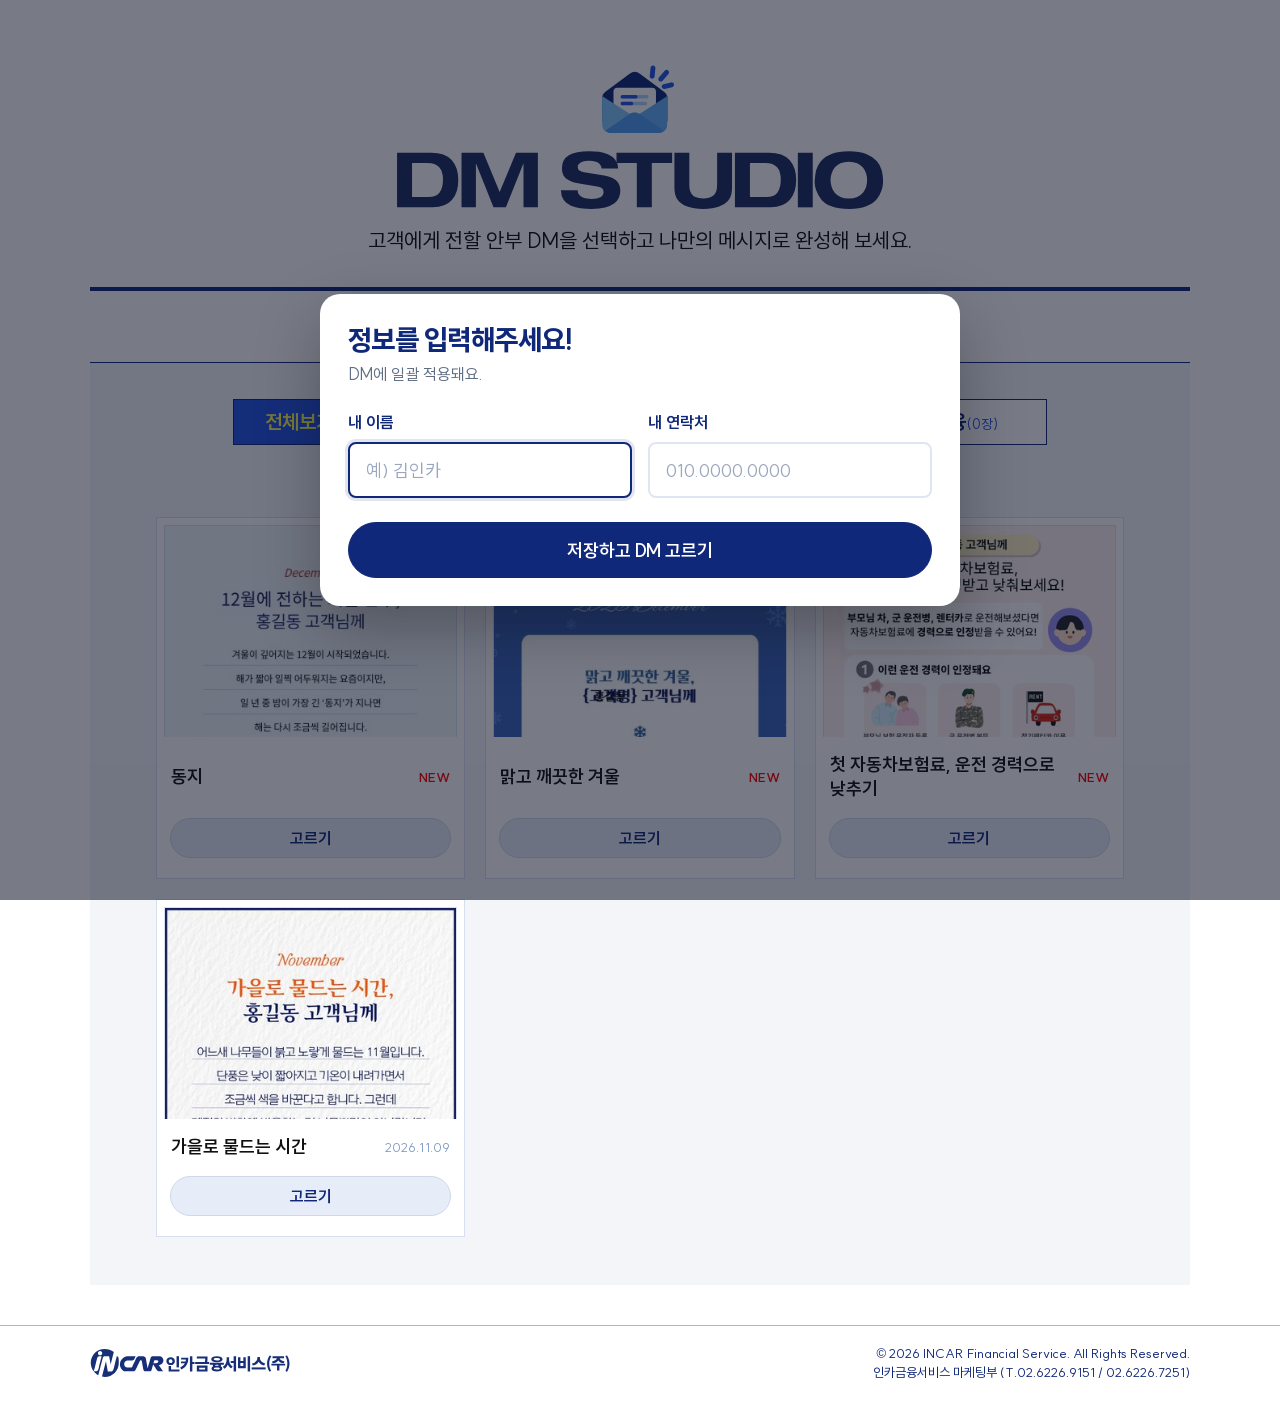
==== commit e82bf793: "글꼴 굵기 자유 선택: SUIT 9단계, 아리따 부리·돋움 각 5단계 - 굵기별 서브셋 글꼴 추가 (한글 2,350자, 쓰는 굵기만 내려받음) - DM 그리기 전용 글꼴 이름(dm" ====
--- a/index.html
+++ b/index.html
@@ -15,12 +15,12 @@
 <meta property="og:title" content="고객 DM | 인카금융서비스">
 <meta property="og:description" content="DM을 고르고 고객 이름만 넣으면, 고객에게 보낼 안부 DM이 완성돼요.">
 <link rel="preload" href="assets/fonts/SUIT-Bold.subset.woff2" as="font" type="font/woff2" crossorigin>
-<link rel="stylesheet" href="assets/css/tokens.css?v=20261127h">
-<link rel="stylesheet" href="assets/css/base.css?v=20261127h">
-<link rel="stylesheet" href="assets/css/components.css?v=20261127h">
-<link rel="stylesheet" href="assets/css/pages.css?v=20261127h">
-<link rel="stylesheet" href="assets/css/cis-theme.css?v=20261127h">
-<script type="module" src="assets/js/main.js?v=20261127h"></script>
+<link rel="stylesheet" href="assets/css/tokens.css?v=20261127i">
+<link rel="stylesheet" href="assets/css/base.css?v=20261127i">
+<link rel="stylesheet" href="assets/css/components.css?v=20261127i">
+<link rel="stylesheet" href="assets/css/pages.css?v=20261127i">
+<link rel="stylesheet" href="assets/css/cis-theme.css?v=20261127i">
+<script type="module" src="assets/js/main.js?v=20261127i"></script>
 </head>
 <body>
 <noscript><iframe src="https://www.googletagmanager.com/ns.html?id=GTM-NSV2ZG94" height="0" width="0" style="display:none;visibility:hidden"></iframe></noscript>
--- a/assets/css/tokens.css
+++ b/assets/css/tokens.css
@@ -2,9 +2,27 @@
 @font-face { font-family: "SUIT"; src: url("../fonts/SUIT-Regular.subset.woff2") format("woff2"); font-weight: 400 500; font-display: swap; }
 @font-face { font-family: "SUIT"; src: url("../fonts/SUIT-Bold.subset.woff2") format("woff2"); font-weight: 600 700; font-display: swap; }
 @font-face { font-family: "SUIT"; src: url("../fonts/SUIT-ExtraBold.subset.woff2") format("woff2"); font-weight: 800 900; font-display: swap; }
-/* DM 글자용 (캔버스에 그릴 때 사용) */
-@font-face { font-family: "buri"; src: url("../fonts/AritaBuriKR-Bold.subset.woff2") format("woff2"); font-display: swap; }
-@font-face { font-family: "dotum"; src: url("../fonts/AritaDotumKR-Medium.subset.woff2") format("woff2"); font-display: swap; }
+/* DM 이름 자리 글자용 (캔버스에 그릴 때만 사용, 화면 글꼴과 따로) — 굵기마다 파일 하나, 쓰는 굵기만 내려받음
+   굵기를 더하거나 빼면 renderer.js 의 FONT_WEIGHTS 도 같이 고치세요. 400·700·800 은 화면용 SUIT 파일을 같이 씀 */
+@font-face { font-family: "dm-suit"; src: url("../fonts/SUIT-Thin.subset.woff2") format("woff2"); font-weight: 100; font-display: swap; }
+@font-face { font-family: "dm-suit"; src: url("../fonts/SUIT-ExtraLight.subset.woff2") format("woff2"); font-weight: 200; font-display: swap; }
+@font-face { font-family: "dm-suit"; src: url("../fonts/SUIT-Light.subset.woff2") format("woff2"); font-weight: 300; font-display: swap; }
+@font-face { font-family: "dm-suit"; src: url("../fonts/SUIT-Regular.subset.woff2") format("woff2"); font-weight: 400; font-display: swap; }
+@font-face { font-family: "dm-suit"; src: url("../fonts/SUIT-Medium.subset.woff2") format("woff2"); font-weight: 500; font-display: swap; }
+@font-face { font-family: "dm-suit"; src: url("../fonts/SUIT-SemiBold.subset.woff2") format("woff2"); font-weight: 600; font-display: swap; }
+@font-face { font-family: "dm-suit"; src: url("../fonts/SUIT-Bold.subset.woff2") format("woff2"); font-weight: 700; font-display: swap; }
+@font-face { font-family: "dm-suit"; src: url("../fonts/SUIT-ExtraBold.subset.woff2") format("woff2"); font-weight: 800; font-display: swap; }
+@font-face { font-family: "dm-suit"; src: url("../fonts/SUIT-Heavy.subset.woff2") format("woff2"); font-weight: 900; font-display: swap; }
+@font-face { font-family: "buri"; src: url("../fonts/AritaBuriKR-HairLine.subset.woff2") format("woff2"); font-weight: 250; font-display: swap; }
+@font-face { font-family: "buri"; src: url("../fonts/AritaBuriKR-Light.subset.woff2") format("woff2"); font-weight: 300; font-display: swap; }
+@font-face { font-family: "buri"; src: url("../fonts/AritaBuriKR-Medium.subset.woff2") format("woff2"); font-weight: 500; font-display: swap; }
+@font-face { font-family: "buri"; src: url("../fonts/AritaBuriKR-SemiBold.subset.woff2") format("woff2"); font-weight: 600; font-display: swap; }
+@font-face { font-family: "buri"; src: url("../fonts/AritaBuriKR-Bold.subset.woff2") format("woff2"); font-weight: 700; font-display: swap; }
+@font-face { font-family: "dotum"; src: url("../fonts/AritaDotumKR-Thin.subset.woff2") format("woff2"); font-weight: 250; font-display: swap; }
+@font-face { font-family: "dotum"; src: url("../fonts/AritaDotumKR-Light.subset.woff2") format("woff2"); font-weight: 300; font-display: swap; }
+@font-face { font-family: "dotum"; src: url("../fonts/AritaDotumKR-Medium.subset.woff2") format("woff2"); font-weight: 500; font-display: swap; }
+@font-face { font-family: "dotum"; src: url("../fonts/AritaDotumKR-SemiBold.subset.woff2") format("woff2"); font-weight: 600; font-display: swap; }
+@font-face { font-family: "dotum"; src: url("../fonts/AritaDotumKR-Bold.subset.woff2") format("woff2"); font-weight: 700; font-display: swap; }
 
 :root {
   /* 색 */
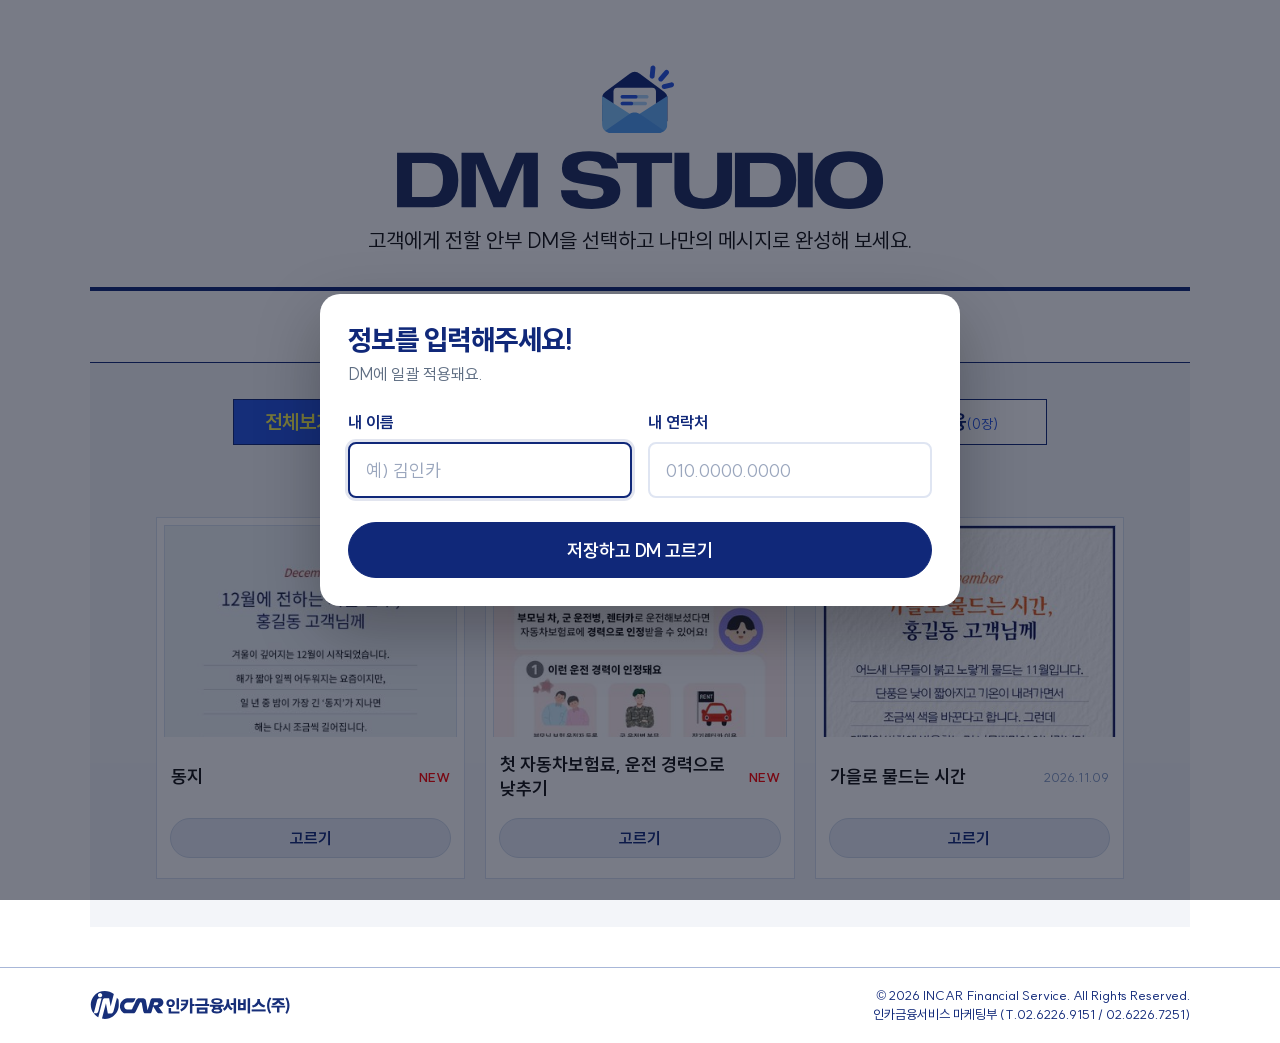
==== commit d63c44a7: "배경 그림 저장 크기 가로 1200 → 1000px (과장님 요청) Co-Authored-By: Claude Opus 5.5 <noreply@anthropic.com> Claude" ====
--- a/index.html
+++ b/index.html
@@ -15,12 +15,12 @@
 <meta property="og:title" content="고객 DM | 인카금융서비스">
 <meta property="og:description" content="DM을 고르고 고객 이름만 넣으면, 고객에게 보낼 안부 DM이 완성돼요.">
 <link rel="preload" href="assets/fonts/SUIT-Bold.subset.woff2" as="font" type="font/woff2" crossorigin>
-<link rel="stylesheet" href="assets/css/tokens.css?v=20261127i">
-<link rel="stylesheet" href="assets/css/base.css?v=20261127i">
-<link rel="stylesheet" href="assets/css/components.css?v=20261127i">
-<link rel="stylesheet" href="assets/css/pages.css?v=20261127i">
-<link rel="stylesheet" href="assets/css/cis-theme.css?v=20261127i">
-<script type="module" src="assets/js/main.js?v=20261127i"></script>
+<link rel="stylesheet" href="assets/css/tokens.css?v=20261127k">
+<link rel="stylesheet" href="assets/css/base.css?v=20261127k">
+<link rel="stylesheet" href="assets/css/components.css?v=20261127k">
+<link rel="stylesheet" href="assets/css/pages.css?v=20261127k">
+<link rel="stylesheet" href="assets/css/cis-theme.css?v=20261127k">
+<script type="module" src="assets/js/main.js?v=20261127k"></script>
 </head>
 <body>
 <noscript><iframe src="https://www.googletagmanager.com/ns.html?id=GTM-NSV2ZG94" height="0" width="0" style="display:none;visibility:hidden"></iframe></noscript>
